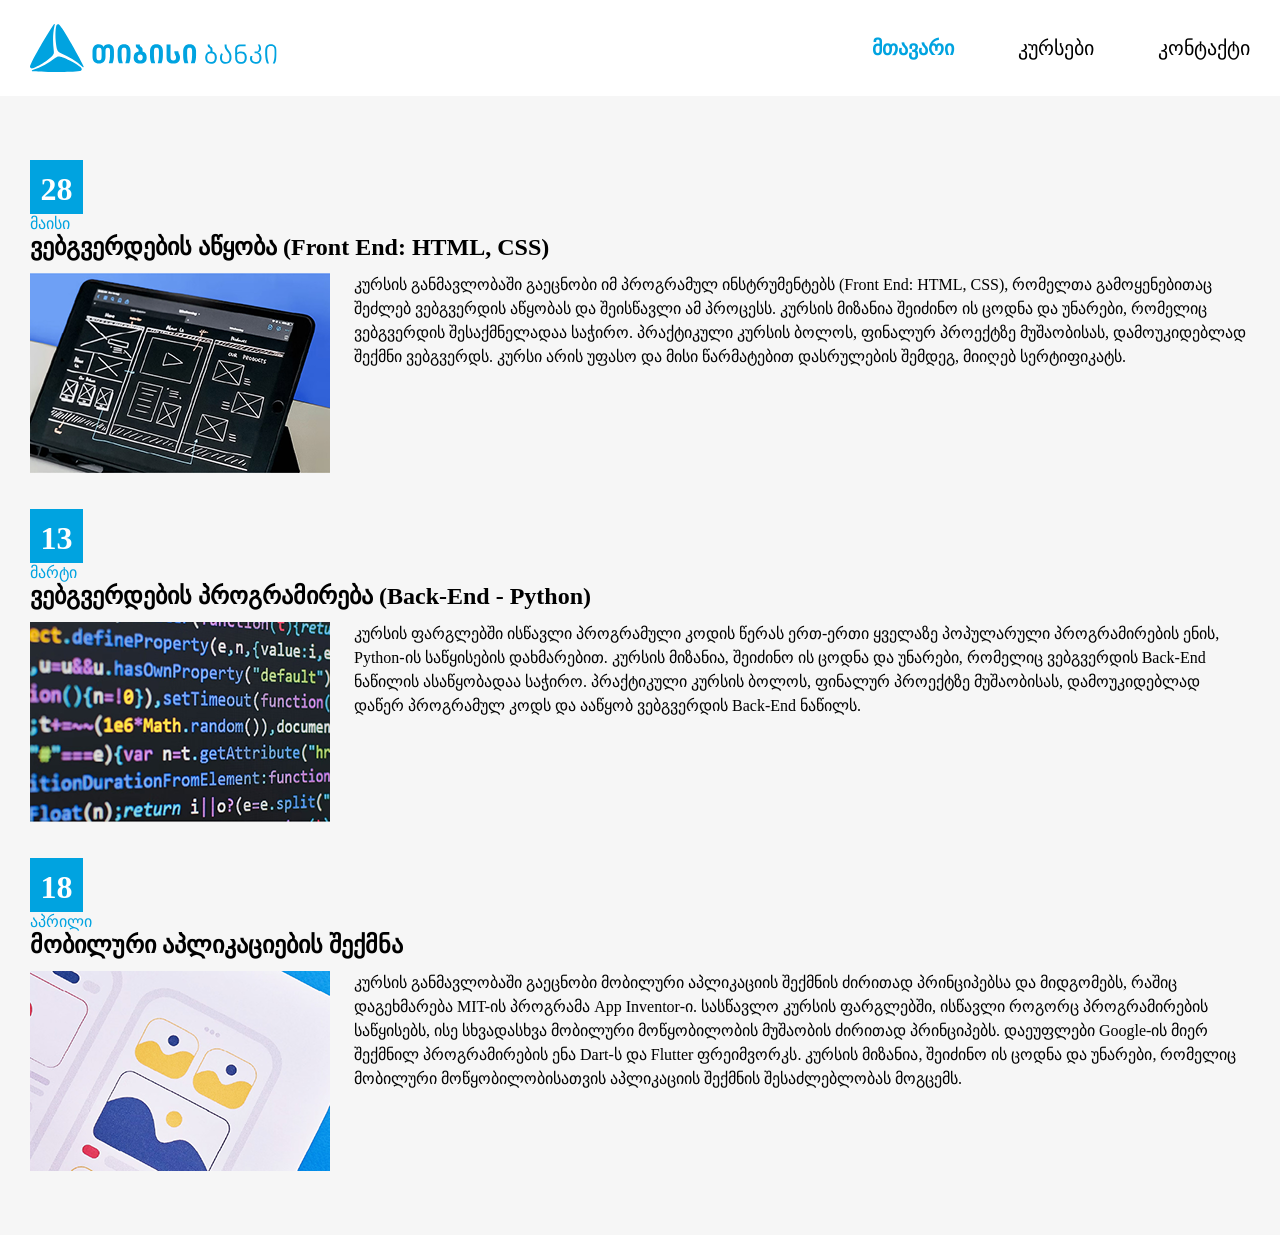
==== index.html @ 7bb34716 "page 1 almost done" ====
<!doctype html>
<html lang="en">
  <head>
    <meta charset="UTF-8" />
    <meta name="viewport" content="width=device-width, initial-scale=1.0" />
    <title>Lecture 12</title>
    <link
      rel="stylesheet"
      href="https://fonts.googleapis.com/css2?family=Material+Symbols+Outlined:opsz,wght,FILL,GRAD@20..48,100..700,0..1,-50..200&icon_names=menu"
    />
    <link rel="stylesheet" href="css/reset.css" />
    <link rel="stylesheet" href="css/style.css" />
    <link rel="stylesheet" href="css/media.css" />
  </head>
  <body>
    <header>
      <div class="header-container">
        <img src="images/tbc.svg" alt="tbc logo" />
        <nav>
          <ul>
            <li>
              <a class="active" href="">მთავარი</a>
            </li>
            <li>
              <a href="">კურსები</a>
            </li>
            <li>
              <a href="">კონტაქტი</a>
            </li>
          </ul>
        </nav>
        <span class="material-symbols-outlined menu"> menu </span>
      </div>
    </header>
    <main>
      <div class="main-container">
        <div class="one">
          <div class="numbers">
            <h5>28</h5>
          </div>
          <a class="month">მაისი</a>
          <article>
            <h2>ვებგვერდების აწყობა (Front End: HTML, CSS)</h2>
            <div class="img-text-wrapper">
              <img src="images/article.png" alt="article image" />
              <p>
                კურსის განმავლობაში გაეცნობი იმ პროგრამულ ინსტრუმენტებს (Front
                End: HTML, CSS), რომელთა გამოყენებითაც შეძლებ ვებგვერდის აწყობას
                და შეისწავლი ამ პროცესს. კურსის მიზანია შეიძინო ის ცოდნა და
                უნარები, რომელიც ვებგვერდის შესაქმნელადაა საჭირო. პრაქტიკული
                კურსის ბოლოს, ფინალურ პროექტზე მუშაობისას, დამოუკიდებლად შექმნი
                ვებგვერდს. კურსი არის უფასო და მისი წარმატებით დასრულების
                შემდეგ, მიიღებ სერტიფიკატს.
              </p>
            </div>
          </article>
        </div>

        <div class="two">
          <div class="numbers">
            <h5>13</h5>
          </div>
          <a class="month">მარტი</a>
          <article>
            <h2>ვებგვერდების პროგრამირება (Back-End - Python)</h2>
            <div class="img-text-wrapper">
              <img src="images/article2.png" alt="article image" />
              <p>
                კურსის ფარგლებში ისწავლი პროგრამული კოდის წერას ერთ-ერთი ყველაზე
                პოპულარული პროგრამირების ენის, Python-ის საწყისების დახმარებით.
                კურსის მიზანია, შეიძინო ის ცოდნა და უნარები, რომელიც ვებგვერდის
                Back-End ნაწილის ასაწყობადაა საჭირო. პრაქტიკული კურსის ბოლოს,
                ფინალურ პროექტზე მუშაობისას, დამოუკიდებლად დაწერ პროგრამულ კოდს
                და ააწყობ ვებგვერდის Back-End ნაწილს.
              </p>
            </div>
          </article>
        </div>

        <div class="three">
          <div class="numbers">
            <h5>18</h5>
          </div>
          <a class="month">აპრილი</a>
          <article>
            <h2>მობილური აპლიკაციების შექმნა</h2>
            <div class="img-text-wrapper">
              <img src="images/article3.png" alt="article image" />
              <p>
                კურსის განმავლობაში გაეცნობი მობილური აპლიკაციის შექმნის ძირითად
                პრინციპებსა და მიდგომებს, რაშიც დაგეხმარება MIT-ის პროგრამა App
                Inventor-ი. სასწავლო კურსის ფარგლებში, ისწავლი როგორც
                პროგრამირების საწყისებს, ისე სხვადასხვა მობილური მოწყობილობის
                მუშაობის ძირითად პრინციპებს. დაეუფლები Google-ის მიერ შექმნილ
                პროგრამირების ენა Dart-ს და Flutter ფრეიმვორკს. კურსის მიზანია,
                შეიძინო ის ცოდნა და უნარები, რომელიც მობილური მოწყობილობისათვის
                აპლიკაციის შექმნის შესაძლებლობას მოგცემს.
              </p>
            </div>
          </article>
        </div>
      </div>
    </main>
    <footer>
        
    </footer>
  </body>
</html>
---- css/style.css ----
header {
  /* border: 2px dashed black; */
  height: 96px;
  display: flex;
  align-items: center;
  padding: 0 16px;
}

.header-container {
  /* border: 1px dashed hotpink; */
  max-width: 1220px;
  width: 100%;
  margin: 0 auto;
  display: flex;
  justify-content: space-between;
  align-items: center;
}

ul {
  display: flex;
  gap: 64px;
}

li a {
  color: #000;
  font-family: "TBC Contractica";
  font-size: 20px;
  font-style: normal;
  font-weight: 400;
  line-height: normal;
}
.active {
  color: #00a3e0;
  font-weight: 700;
}

.menu {
  display: none;
  cursor: pointer;
  font-size: 40px;
}

main {
  padding: 64px 0;
  background-color: #f6f6f6;
  padding: 0 16px;
}

.main-container {
  max-width: 1220px;
  width: 100%;
  margin: 0 auto;
  padding-top: 64px;
  padding-bottom: 64px;
  display: flex;
  flex-direction: column;
  gap: 36px;
}
.numbers {
  width: 53px;
  height: 54px;
  background-color: #00a3e0;
  display: flex;
  padding: 10px 8px 6px 8px;
  align-items: center;
  justify-content: center;
}

.numbers h5 {
  color: #fff;
  font-family: "TBC Contractica";
  font-size: 32px;
  font-style: normal;
  font-weight: 700;
  line-height: normal;
}
a {
  color: #00a3e0;
  font-family: "TBC Contractica";
  font-size: 16px;
  font-style: normal;
  font-weight: 500;
  line-height: normal;
}
h2 {
  color: #000;
  font-family: "TBC Contractica";
  font-size: 24px;
  font-style: normal;
  font-weight: 700;
  line-height: normal;
  margin-bottom: 12px;
}

.img-text-wrapper {
  display: flex;
  gap: 24px;
}

article p {
  color: #000;
  font-family: "TBC Contractica";
  font-size: 16px;
  font-style: normal;
  font-weight: 400;
  line-height: 24px; /* 150% */
  width: 896;
}

.footer-container {
  max-width: 1220px;
  width: 100%;
  margin: 0 auto;
  display: flex;
  justify-content: space-between;
  align-items: center;
}
---- css/media.css ----
@media (max-width: 900px) {
  nav {
    display: none;
  }
  .menu {
    display: inline-block;
  }
}

@media (max-width: 750px) {
  .img-text-wrapper {
    flex-direction: column;
    align-items: center;
  }

  h2 {
    text-align: center;
  }

  article img {
    width: 80%;
  }
  article p {
    width: 80%;
  }
  .numbers {
    margin-left: 61px;
  }
  .month {
    margin-left: 61px;
  }
}
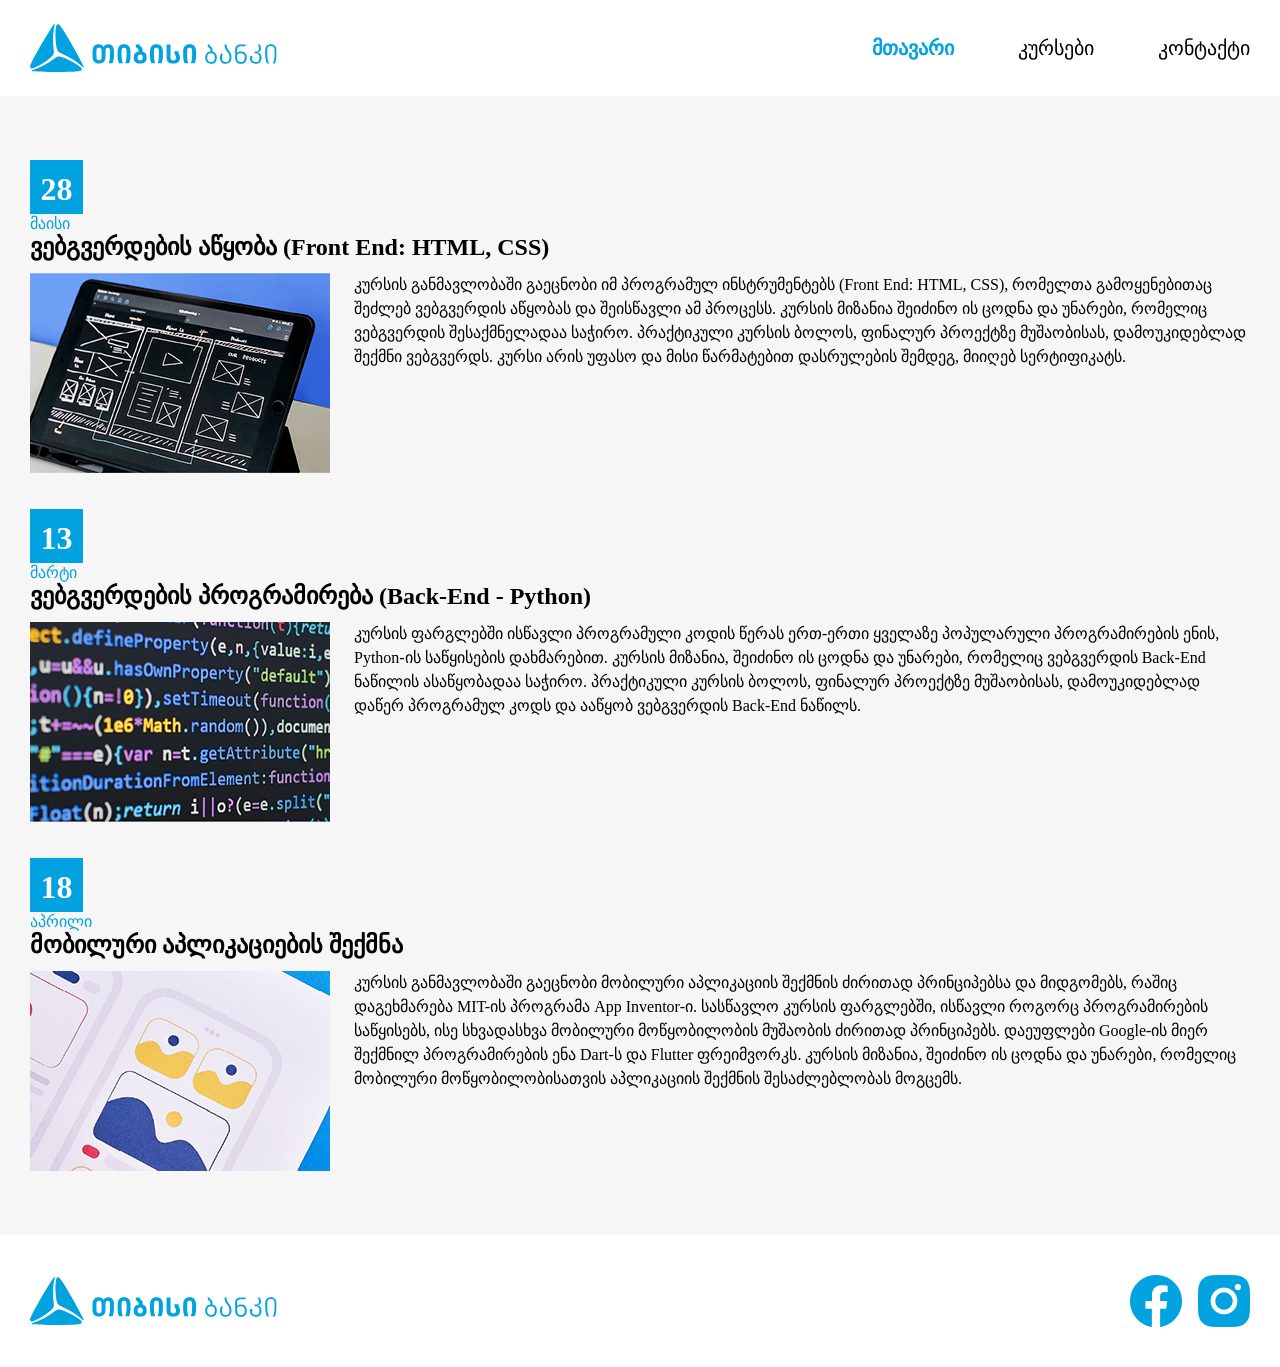
==== commit 93b24d54: "first page done first page" ====
--- a/index.html
+++ b/index.html
@@ -22,10 +22,10 @@
               <a class="active" href="">მთავარი</a>
             </li>
             <li>
-              <a href="">კურსები</a>
+              <a href="pages/courses.html">კურსები</a>
             </li>
             <li>
-              <a href="">კონტაქტი</a>
+              <a href="pages/contacts.html">კონტაქტი</a>
             </li>
           </ul>
         </nav>
@@ -102,7 +102,13 @@
       </div>
     </main>
     <footer>
-        
+      <div class="footer-container">
+        <img src="images/tbc.svg" alt="tbclogo" />
+        <div class="logos">
+          <img src="images/facebook 1.png" alt="fblogo" />
+          <img src="images/insta.png" alt="instalogo" />
+        </div>
+      </div>
     </footer>
   </body>
 </html>
--- a/css/style.css
+++ b/css/style.css
@@ -2,8 +2,10 @@
   /* border: 2px dashed black; */
   height: 96px;
   display: flex;
+
   align-items: center;
   padding: 0 16px;
+  background-color: #ffffff;
 }
 
 .header-container {
@@ -110,8 +112,13 @@
 .footer-container {
   max-width: 1220px;
   width: 100%;
+  height: 132px;
   margin: 0 auto;
   display: flex;
   justify-content: space-between;
   align-items: center;
 }
+.logos {
+  display: flex;
+  gap: 16px;
+}
